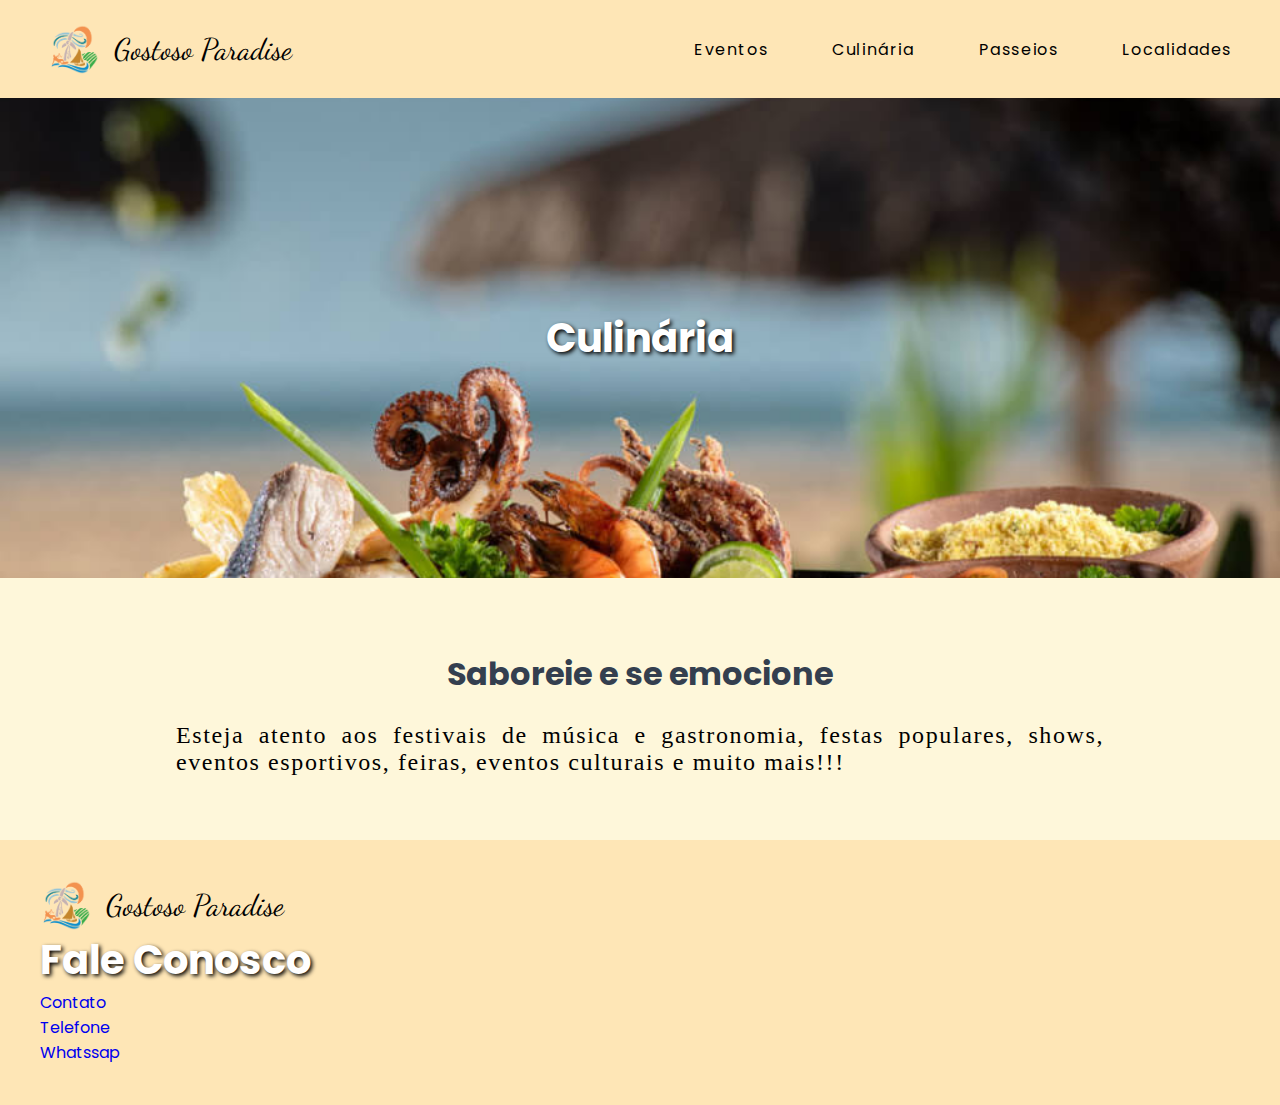
==== culinaria.html @ 558ae7e6 "up" ====
<!DOCTYPE html>
<html lang="en">
<head>
    <meta charset="UTF-8">
    <meta name="viewport" content="width=device-width, initial-scale=1.0">
    <title>Gostoso Paradise</title>
    <link rel="stylesheet" href="styles/style.css">
    <link rel="shortcut icon" href="images/logo.ico" type="image/x-icon">
</head>
<body>
    <header>
        <nav>
            <div id="logo">
                <img id="img-logo" src="images/logo.png" alt="">
                <a id="text" href="index.html">Gostoso Paradise</a>
            </div>
            <ul id="menu">
                <li><a href="eventos.html">Eventos</a></li>
                <li><a href="culinaria.html">Culinária</a></li>
                <li><a href="passeios.html">Passeios</a></li>
                <li><a href="localidades.html">Localidades</a></li>
            </ul>
        </nav>
    </header>
    <div class="inicio">
        <img src="images/culinaria.jpg" alt="Background Image" class="background-image">
        <div class="overlay">
            <h2>Culinária</h2>
        </div>
    </div>
    <div class="container">
        <h1>Saboreie e se emocione</h1>
        <p>Esteja atento aos festivais de música e gastronomia, festas populares, shows, eventos esportivos, feiras, eventos culturais e muito mais!!!
        </p>
    </div>
    <footer>
        <div id="logo">
            <img id="img-logo" src="images/logo.png" alt="">
            <a id="text" href="index.html">Gostoso Paradise</a>
        </div>
        <h2>Fale Conosco</h2>
        <ul>
            <li><a href="#">Contato</a></li>
            <li><a href="#">Telefone</a></li>
            <li><a href="#">Whatssap</a></li>
        </ul>
    </footer>
</body>
---- styles/style.css ----
@import url('https://fonts.googleapis.com/css2?family=Dancing+Script:wght@700&display=swap');
@import url('https://fonts.googleapis.com/css2?family=Dancing+Script:wght@700&family=Poppins:wght@300;400;700&display=swap'); 

* {
    padding: 0;
    margin: 0;
    list-style: none;
    text-decoration: none;
    box-sizing: border-box;
}


body {
    background-color: #FEF7DA;
}

nav {
    background-color: #FEE6B6;
    display: flex;
    justify-content: space-between;
    align-items: center;
    padding: 1.5rem 3rem;
}

#menu {
    display: flex;
    justify-content: space-between;
    align-items: center;
    gap: 4rem;
}

#menu a {
    font-family: 'Poppins', sans-serif;
    letter-spacing: 0.1rem;
    color: black;
}


#current{
    color: red;
}

#menu a:hover {
    color: white;
    gap: 10px;
    text-decoration: underline;
    text-underline-offset: 5px;
}

#logo {
    display: flex;
    align-items: center;
    gap: 1rem;
}

#text {
    font-family: 'Dancing Script', sans-serif;
    font-size: 30px;
    color: black;
}

#img-logo {
    height: 50px;
    width: 50px;
}

.inicio {
    position: relative;
    width: 100%;
    height: 480px;
    display: flex;
    align-items: center;
    justify-content: center;
    color: white;
    overflow: hidden;
}

.background-image {
    position: absolute;
    top: 0;
    left: 0;
    width: 100%;
    height: 100%;
    object-fit: cover;
    object-position: center;
    z-index: -1;
}

.overlay {
    position: relative;
    z-index: 1;
    text-align: center;
}

#placeholder {
    height: 400px;
    width: 800px;
    border-image: round;
    border-radius: 2rem;
}

.container {
    display: flex;
    flex-direction: column;
    justify-content: center;
    align-items: center;
    margin: 4rem 10rem 3rem;
    text-align: justify;
}

.container p {
    padding: 1rem;
    font-size: 1.5rem;
    letter-spacing: 0.1rem;
}

.guia {
    font-family: 'Poppins';
    display: flex;
    flex-direction: column;
    align-items: center;
    padding: 3rem;
}

.sub{
    font-family: 'Poppins';
    padding-bottom: 1.5rem;
}
.card{
    background-color: white;
    border-radius: 1rem;
    padding: 10px;
    box-shadow: rgba(0, 0, 0, 0.35) 0px 5px 15px;

}

.cards {
    display: flex;
    justify-content: space-around;
    gap: 1rem;
}

.card img {
    border-radius: 1rem;
    width: 270px;
    height: 180px;
}

.info {
    display: flex;
    justify-content: space-between;
    align-items: center;
}

.info p, a {
    font-family: 'Poppins';
}

.info p {
    font-weight: 600;
}

.info a {
    color: #1A74D4;
}

footer {
    background-color: #FEE6B6;
    padding: 2.5rem;
}

.wrapper {
    display: flex;
    flex-direction: column;
    align-items: center;
    justify-content: center;
    max-width: 1200px;
    margin: 0 auto;
    position: relative;
    padding-bottom: 4rem;
}

h1{
    font-family: 'Poppins';
    color: #343F4F;
    font-weight: 700;
    font-size: 2rem;
    padding: 0.5rem;
}

h2{
    font-family: 'Poppins';
    font-size: 40px;
    color: white;
    text-shadow: 2px 2px 4px #000000;
}

.wrapper i {
    top: 50%;
    height: 44px;
    width: 44px;
    color: #343F4F;
    cursor: pointer;
    font-size: 1.15rem;
    position: absolute;
    text-align: center;
    line-height: 44px;
    background: #fff;
    border-radius: 50%;
    transform: translateY(-50%);
    transition: transform 0.1s linear;
}

.wrapper i:active {
    transform: translateY(-50%) scale(0.9);
}

.wrapper i:hover {
    background: #f2f2f2;
}

.wrapper i#left {
    left: -22px;
}

.wrapper i#right {
    right: -22px;
}

.wrapper .carousel {
    font-size: 0px;
    cursor: pointer;
    overflow: hidden;
    white-space: nowrap;
    scroll-behavior: smooth;
    width: 100%;
    margin: 0 3rem;
}

.carousel.dragging {
    cursor: grab;
    scroll-behavior: auto;
}

.carousel.dragging img {
    pointer-events: none;
}

.carousel img {
    height: 250px;
    object-fit: cover;
    -webkit-user-select: none;
    margin-left: 14px;
    width: calc(100% / 3);
}

.carousel img:first-child {
    margin-left: 0px;
}

@media screen and (max-width: 900px) {
    .carousel img {
        width: calc(100% / 2);
    }
}

@media screen and (max-width: 550px) {
    .carousel img {
        width: 100%;
    }
}

.content{
    width: 100%;
    display: flex;
    align-items: center;
    justify-content: center;
    padding: 10px 8%;
}

.gallery {
    display: grid;
    grid-template-columns: repeat(4, 1fr);
    grid-gap: 30px;
}

.gallery img {
    height: 200px;
    width: 100%;
}

/* Ajustes para telas menores */
@media screen and (max-width: 1200px) {
    .gallery {
        grid-template-columns: repeat(3, 1fr);
    }
}

@media screen and (max-width: 900px) {
    .gallery {
        grid-template-columns: repeat(2, 1fr);
    }
}

@media screen and (max-width: 600px) {
    .gallery {
        grid-template-columns: 1fr;
    }
}
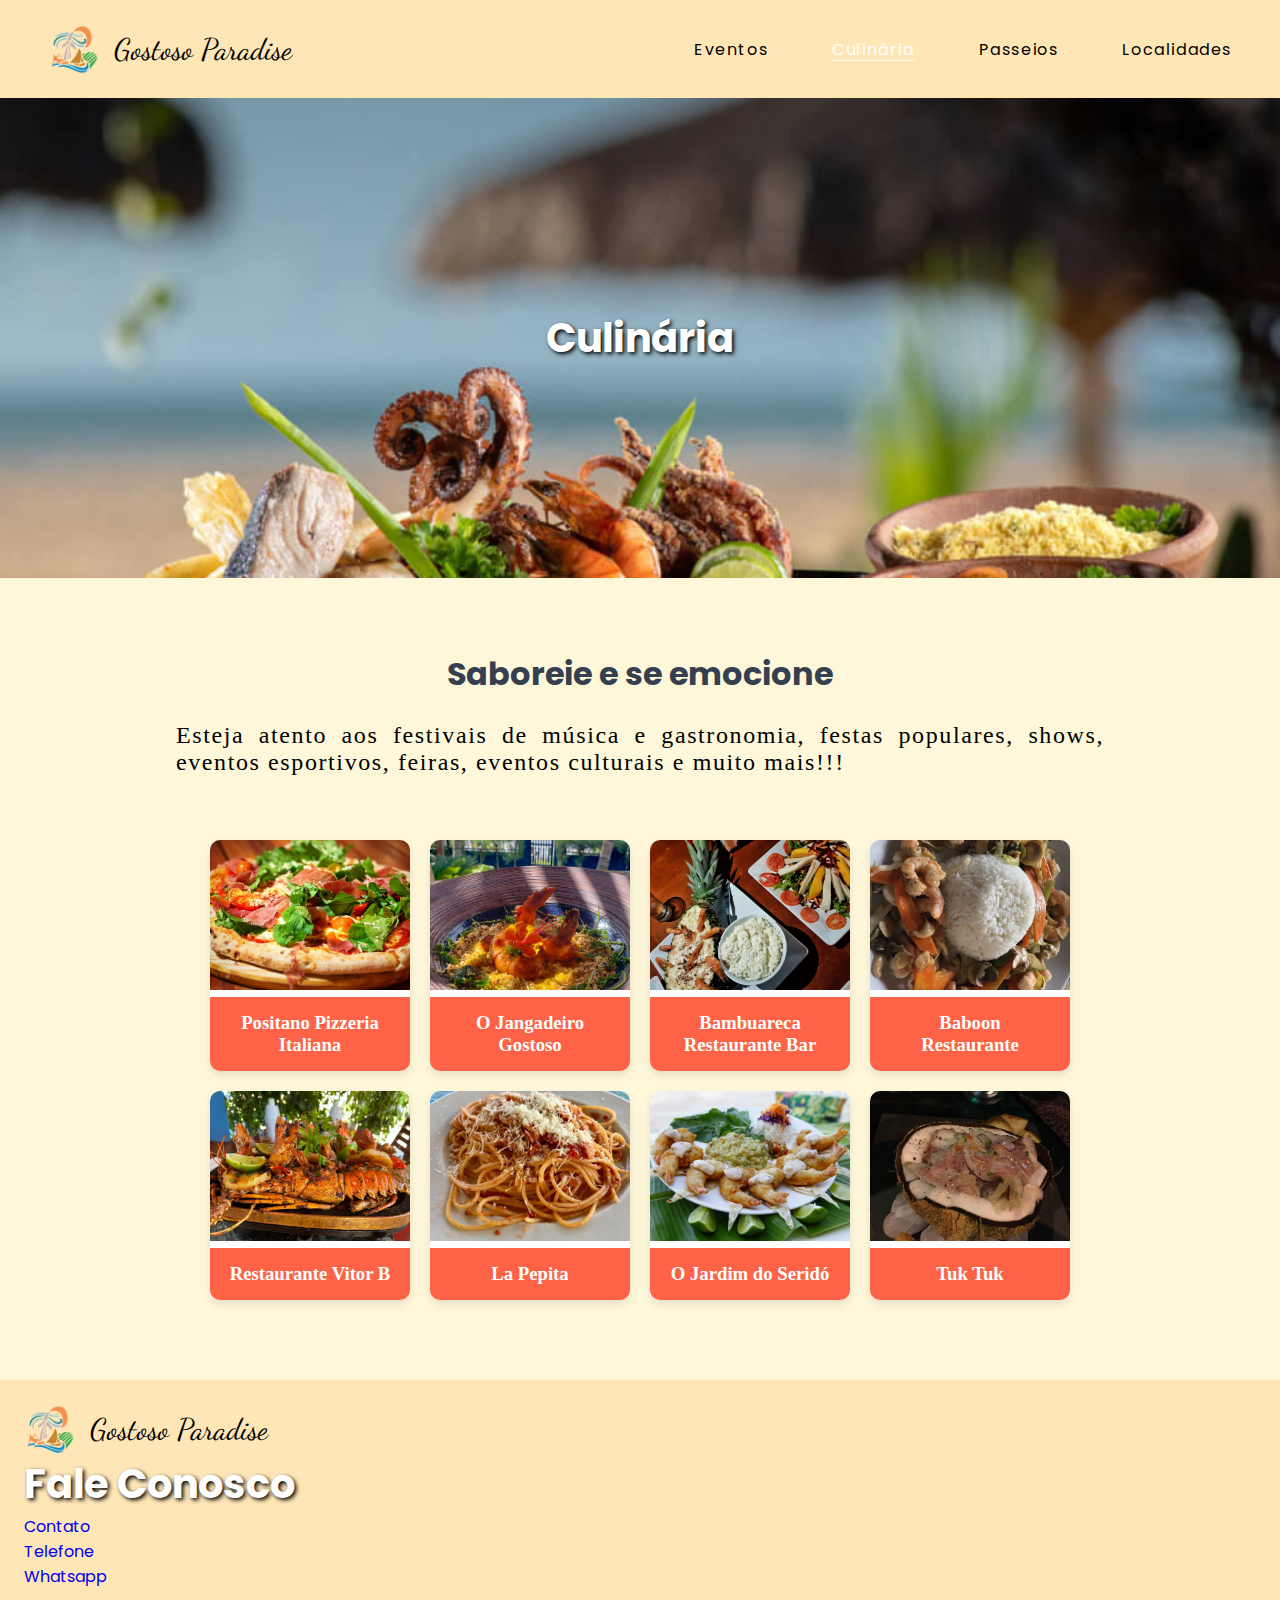
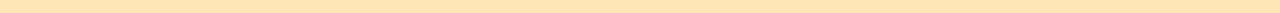
==== commit 3e99da1d: "final" ====
--- a/culinaria.html
+++ b/culinaria.html
@@ -15,10 +15,10 @@
                 <a id="text" href="index.html">Gostoso Paradise</a>
             </div>
             <ul id="menu">
-                <li><a href="eventos.html">Eventos</a></li>
-                <li><a href="culinaria.html">Culinária</a></li>
-                <li><a href="passeios.html">Passeios</a></li>
-                <li><a href="localidades.html">Localidades</a></li>
+                <li><a id="eventos-link" href="eventos.html">Eventos</a></li>
+                <li><a id="culinaria-link" href="culinaria.html">Culinária</a></li>
+                <li><a id="passeios-link" href="passeios.html">Passeios</a></li>
+                <li><a id="localidades-link" href="localidades.html">Localidades</a></li>
             </ul>
         </nav>
     </header>
@@ -30,8 +30,59 @@
     </div>
     <div class="container">
         <h1>Saboreie e se emocione</h1>
-        <p>Esteja atento aos festivais de música e gastronomia, festas populares, shows, eventos esportivos, feiras, eventos culturais e muito mais!!!
-        </p>
+        <p>Esteja atento aos festivais de música e gastronomia, festas populares, shows, eventos esportivos, feiras, eventos culturais e muito mais!!!</p>
+    </div>
+    <div class="box">
+        <div class="cd">
+            <a href="https://www.tripadvisor.com.br/Restaurant_Review-g2535593-d23724189-Reviews-Positano_Pizzeria_Italiana-Sao_Miguel_do_Gostoso_State_of_Rio_Grande_do_Norte.html" target="_blank" rel="noopener noreferrer">
+                <img src="images/culinaria/Positano.jpg" alt="Positano Pizzeria Italiana">
+            </a>
+            <h3>Positano Pizzeria Italiana</h3>
+        </div>
+        <div class="cd">
+            <a href="https://www.tripadvisor.com.br/Restaurant_Review-g2535593-d10187229-Reviews-O_Jangadeiro_Gostoso-Sao_Miguel_do_Gostoso_State_of_Rio_Grande_do_Norte.html#/media/10187229/651420935:p/?albumid=101&type=0&category=101" target="_blank" rel="noopener noreferrer">
+                <img src="images/culinaria/janga.jpg" alt="O Jangadeiro Gostoso">
+            </a>
+            <h3>O Jangadeiro Gostoso</h3>
+        </div>
+        <div class="cd">
+            <a href="https://www.tripadvisor.com.br/Restaurant_Review-g2535593-d12006382-Reviews-Bambuareca_Restaurante_Bar-Sao_Miguel_do_Gostoso_State_of_Rio_Grande_do_Norte.html" target="_blank" rel="noopener noreferrer">
+                <img src="images/culinaria/bambuareca-restaurante.jpg" alt="Bambuareca Restaurante Bar">
+            </a>
+            <h3>Bambuareca Restaurante Bar</h3>
+        </div>
+        <div class="cd">
+            <a href="https://www.tripadvisor.com.br/Restaurant_Review-g2535593-d12581281-Reviews-Baboon_Restaurante-Sao_Miguel_do_Gostoso_State_of_Rio_Grande_do_Norte.html" target="_blank" rel="noopener noreferrer">
+                <img src="images/culinaria/baboon.jpg" alt="Bambuareca Restaurante Bar">
+            </a>
+            <h3>Baboon <br> Restaurante</h3>
+        </div>
+    </div>
+    <div class="box">
+        <div class="cd">
+            <a href="https://www.tripadvisor.com.br/Restaurant_Review-g2535593-d19652495-Reviews-Restaurante_Vitor_B-Sao_Miguel_do_Gostoso_State_of_Rio_Grande_do_Norte.html" target="_blank" rel="noopener noreferrer">
+                <img src="images/culinaria/vitor b.jpg" alt="Rally RN 1500">
+            </a>
+            <h3>Restaurante Vitor B</h3>
+        </div>
+        <div class="cd">
+            <a href="https://www.tripadvisor.com.br/Restaurant_Review-g2535593-d13281498-Reviews-La_Pepita-Sao_Miguel_do_Gostoso_State_of_Rio_Grande_do_Norte.html" target="_blank" rel="noopener noreferrer">
+                <img src="images/culinaria/la-pepita.jpg" alt="Festas juninas">
+            </a>
+            <h3>La Pepita</h3>
+        </div>
+        <div class="cd">
+            <a href="https://www.tripadvisor.com.br/Restaurant_Review-g2535593-d4072310-Reviews-O_Jardim_do_Serido-Sao_Miguel_do_Gostoso_State_of_Rio_Grande_do_Norte.html" target="_blank" rel="noopener noreferrer">
+                <img src="images/culinaria/jardim-do-serido.jpg" alt="Palestra e teatro">
+            </a>
+            <h3>O Jardim do Seridó</h3>
+        </div>
+        <div class="cd">
+            <a href="https://www.tripadvisor.com.br/Restaurant_Review-g2535593-d4601628-Reviews-Tuk_Tuk-Sao_Miguel_do_Gostoso_State_of_Rio_Grande_do_Norte.html" target="_blank" rel="noopener noreferrer">
+                <img src="images/culinaria/tuktuk.jpg" alt="Palestra e teatro">
+            </a>
+            <h3>Tuk Tuk</h3>
+        </div>
     </div>
     <footer>
         <div id="logo">
@@ -42,7 +93,9 @@
         <ul>
             <li><a href="#">Contato</a></li>
             <li><a href="#">Telefone</a></li>
-            <li><a href="#">Whatssap</a></li>
+            <li><a href="#">Whatsapp</a></li>
         </ul>
     </footer>
-</body>+    <script src="scripts/menu.js"></script>
+</body>
+</html>
--- a/styles/style.css
+++ b/styles/style.css
@@ -146,6 +146,8 @@
     height: 180px;
 }
 
+
+
 .info {
     display: flex;
     justify-content: space-between;
@@ -165,8 +167,9 @@
 }
 
 footer {
+    margin-top: 5rem;
     background-color: #FEE6B6;
-    padding: 2.5rem;
+    padding: 1.5rem;
 }
 
 .wrapper {
@@ -177,7 +180,6 @@
     max-width: 1200px;
     margin: 0 auto;
     position: relative;
-    padding-bottom: 4rem;
 }
 
 h1{
@@ -270,7 +272,7 @@
     }
 }
 
-.content{
+.content {
     width: 100%;
     display: flex;
     align-items: center;
@@ -284,12 +286,92 @@
     grid-gap: 30px;
 }
 
+.gallery a {
+    position: relative;
+    display: block;
+}
+
 .gallery img {
     height: 200px;
     width: 100%;
-}
-
-/* Ajustes para telas menores */
+    object-fit: cover;
+    border: 2px solid #FEE6B6;
+    border-radius: 10px;
+    box-shadow: 0 4px 8px rgba(0, 0, 0, 0.2);
+    transition: transform 0.2s, box-shadow 0.2s;
+}
+
+.gallery img:hover {
+    transform: scale(1.05);
+    box-shadow: 0 8px 16px rgba(0, 0, 0, 0.3);
+}
+
+.events {
+    display: flex;
+    justify-content: space-between;
+    gap: 1rem;
+    margin: 2rem 10rem;
+}
+
+.event {
+    background-color: white;
+    border-radius: 1rem;
+    padding: 10px;
+    box-shadow: rgba(0, 0, 0, 0.35) 0px 5px 15px;
+    width: calc(33.333% - 1rem);
+    text-align: center;
+}
+
+.event a {
+    display: block;
+    border-radius: 1rem 1rem 0 0;
+    overflow: hidden;
+}
+
+.event img {
+    border-radius: 1rem 1rem 0 0;
+    width: 100%;
+    height: auto;
+    transition: transform 0.3s ease, opacity 0.3s ease;
+}
+
+.event a:hover img {
+    transform: scale(1.1);
+    opacity: 0.8;
+}
+
+.event h3 {
+    font-family: 'Poppins', sans-serif;
+    font-size: 1.5rem;
+    margin: 1rem 0;
+    color: #343F4F;
+}
+
+.event p {
+    font-family: 'Poppins', sans-serif;
+    font-size: 1rem;
+    color: #343F4F;
+    padding: 0 1rem 1rem;
+}
+
+.map {
+    display: flex;
+    justify-content: center;
+    align-items: center;
+    margin: 4rem auto;
+    width: 100%;
+    max-width: 1000px;
+}
+
+.map iframe {
+    width: 100%;
+    height: 450px;
+    border: none;
+    border-radius: 8px;
+}
+
+
+
 @media screen and (max-width: 1200px) {
     .gallery {
         grid-template-columns: repeat(3, 1fr);
@@ -307,4 +389,94 @@
         grid-template-columns: 1fr;
     }
 }
-
+#menu a.active {
+    color: white;
+    text-decoration: underline;
+    text-underline-offset: 5px;
+}
+
+.modal {
+    display: none;
+    position: fixed;
+    z-index: 1;
+    left: 0;
+    top: 0;
+    width: 100%;
+    height: 100%;
+    overflow: auto;
+    background-color: rgb(0,0,0);
+    background-color: rgba(0,0,0,0.4);
+}
+
+.modal-content {
+    background-color: #fefefe;
+    font-family: 'Poppins', sans-serif;
+    margin: 15% auto;
+    padding: 20px;
+    border: 1px solid #888;
+    width: 80%;
+}
+
+.close {
+    color: #aaa;
+    float: right;
+    font-size: 28px;
+    font-weight: bold;
+}
+
+.close:hover,
+.close:focus {
+    color: black;
+    text-decoration: none;
+    cursor: pointer;
+}
+
+.modal-content p, .modal-content ul {
+    font-weight: 300;
+    line-height: 1.6;
+}
+
+.modal-content ul {
+    padding-left: 20px;
+}
+
+.modal-content ul li {
+    margin-bottom: 10px;
+}
+
+.cd {
+    background-color: #fff;
+    border-radius: 10px;
+    box-shadow: 0 4px 8px rgba(0, 0, 0, 0.1);
+    overflow: hidden;
+    width: 200px;
+    text-align: center;
+    transition: transform 0.2s;
+}
+
+.cd:hover {
+    transform: translateY(-10px);
+}
+
+.cd img {
+    width: 100%;
+    height: 150px;
+    object-fit: cover;
+    cursor: pointer;
+}
+
+.cd h3 {
+    margin: 0;
+    padding: 15px;
+    background-color: #ff6347;
+    color: #fff;
+}
+
+.box {
+    display: flex;
+    gap: 20px;
+    flex-wrap: wrap;
+    justify-content: center;
+    margin-bottom: 20px;
+}
+
